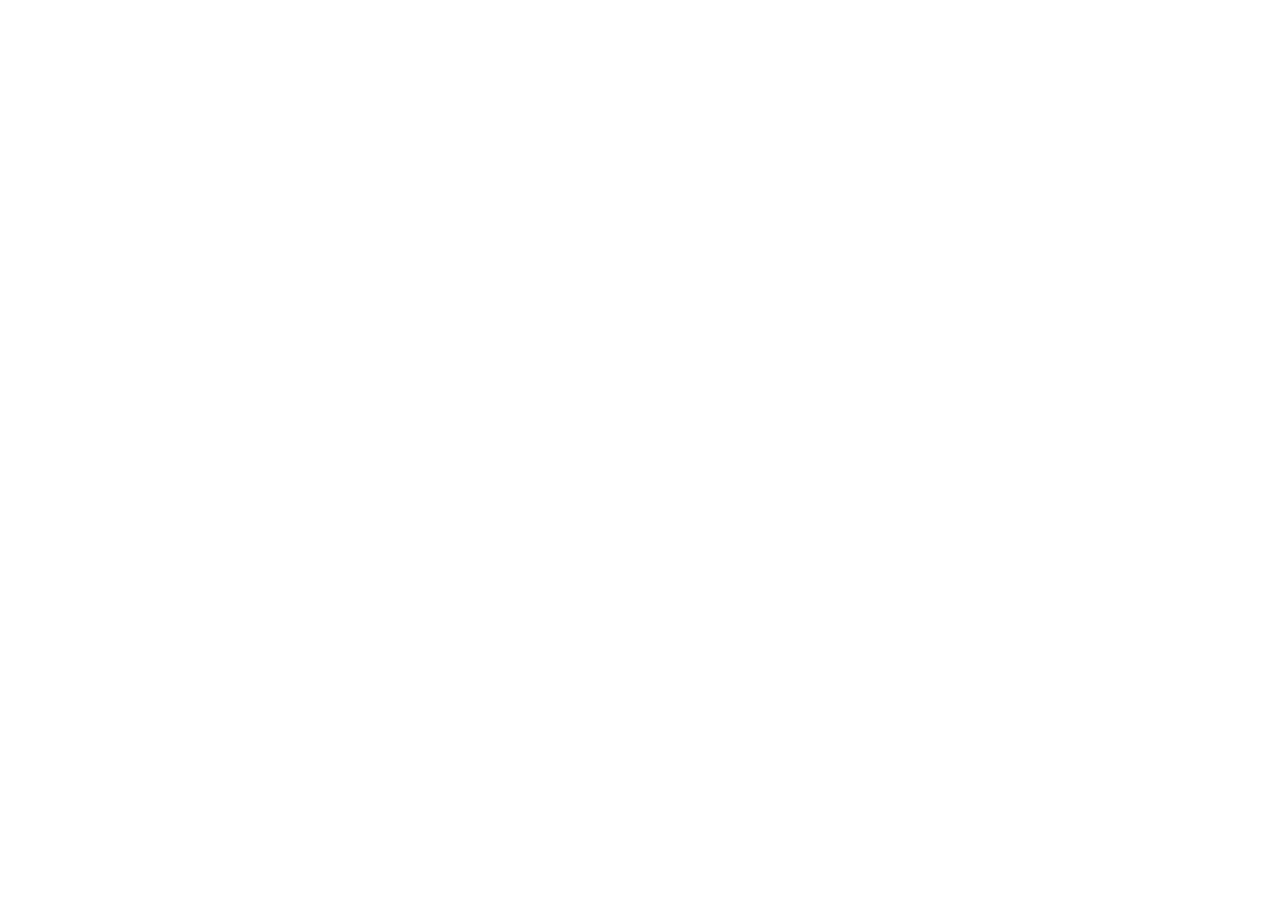
==== admin/index.html @ 1aa2200f "Nuevo site con CMS" ====
<!DOCTYPE html>
<html lang="es">
<head>
  <meta charset="utf-8" />
  <meta name="viewport" content="width=device-width, initial-scale=1.0" />
  <title>Panel de Publicación — CoopBienestar</title>
  <link rel="icon" href="https://coopbienestar.net/wp-content/uploads/2023/05/cropped-Logo-143x143.jpg" />
</head>
<body>
  <script src="https://unpkg.com/@sveltia/cms/dist/sveltia-cms.js" type="module"></script>
</body>
</html>
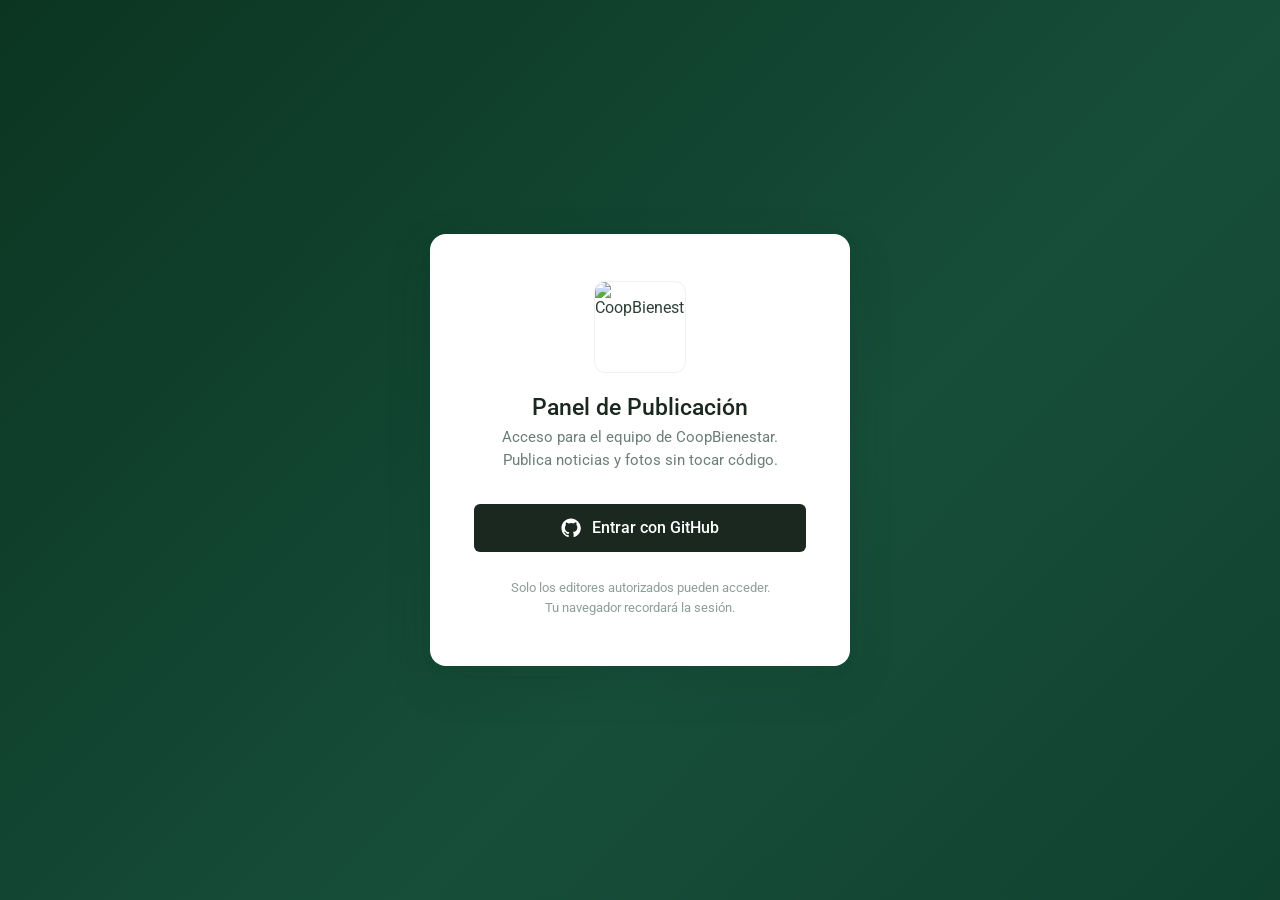
==== commit e83b0a03: "Nuevo CMS reemplaza Sveltia por un custom" ====
--- a/admin/index.html
+++ b/admin/index.html
@@ -1,12 +1,998 @@
 <!DOCTYPE html>
 <html lang="es">
 <head>
-  <meta charset="utf-8" />
-  <meta name="viewport" content="width=device-width, initial-scale=1.0" />
-  <title>Panel de Publicación — CoopBienestar</title>
-  <link rel="icon" href="https://coopbienestar.net/wp-content/uploads/2023/05/cropped-Logo-143x143.jpg" />
+<meta charset="UTF-8" />
+<meta name="viewport" content="width=device-width, initial-scale=1.0" />
+<title>Panel de Publicación — CoopBienestar</title>
+<link rel="icon" href="https://coopbienestar.net/wp-content/uploads/2023/05/cropped-Logo-143x143.jpg" />
+<link rel="preconnect" href="https://fonts.googleapis.com" />
+<link href="https://fonts.googleapis.com/css2?family=Roboto:wght@300;400;500;700&display=swap" rel="stylesheet" />
+<style>
+:root{
+  --cb-950:#071e12;--cb-900:#0b3521;--cb-800:#114230;--cb-700:#164e3a;--cb-600:#1b5c3e;
+  --cb-500:#237a52;--cb-400:#4a9e78;--cb-300:#7dc0a0;--cb-200:#b4dcc8;--cb-100:#e3f1ea;--cb-50:#f2f9f5;
+  --gold-700:#8a5e0f;--gold-600:#a87318;--gold-500:#c8901e;--gold-400:#e0a830;--gold-200:#f5d98a;--gold-100:#fdf3dc;
+  --n-900:#1a2820;--n-800:#243230;--n-700:#2e4038;--n-600:#3d4f48;--n-500:#4d6159;
+  --n-400:#6b7e77;--n-300:#8e9e98;--n-200:#b8c5c0;--n-100:#d8e2de;--n-50:#eff3f1;--n-10:#f5f8f6;
+  --primary:var(--cb-600);--accent:var(--gold-500);--border:var(--n-100);
+  --r-xs:4px;--r-sm:6px;--r-md:10px;--r-lg:16px;--r-pill:9999px;
+  --font:'Roboto','Helvetica Neue',system-ui,sans-serif;
+  --sh-sm:0 2px 8px rgba(14,53,36,.08),0 1px 2px rgba(14,53,36,.05);
+  --sh-md:0 6px 20px rgba(14,53,36,.10),0 2px 6px rgba(14,53,36,.06);
+  --sh-lg:0 16px 48px rgba(14,53,36,.13),0 4px 12px rgba(14,53,36,.07);
+}
+*,*::before,*::after{box-sizing:border-box;margin:0;padding:0}
+body{font-family:var(--font);background:var(--n-10);color:var(--n-700);-webkit-font-smoothing:antialiased;height:100vh;overflow:hidden}
+img{display:block;max-width:100%}
+button{font-family:var(--font);cursor:pointer;border:none;background:none}
+input,textarea,select{font-family:var(--font)}
+a{text-decoration:none;color:inherit}
+
+/* LOGIN */
+#login{position:fixed;inset:0;display:flex;align-items:center;justify-content:center;background:linear-gradient(135deg,var(--cb-900) 0%,var(--cb-700) 60%,var(--cb-800) 100%);z-index:9999}
+#login.hidden{display:none}
+.login-card{background:#fff;border-radius:var(--r-lg);box-shadow:var(--sh-lg);width:420px;max-width:90vw;padding:48px 44px;text-align:center}
+.login-logo{width:90px;height:90px;border-radius:var(--r-md);margin:0 auto 22px;object-fit:cover;box-shadow:0 0 0 1px var(--n-50)}
+.login-card h1{font-size:23px;font-weight:500;color:var(--n-900);margin-bottom:6px}
+.login-card .sub{font-size:14.5px;color:var(--n-400);margin-bottom:32px;line-height:1.55}
+.gh-btn{width:100%;display:flex;align-items:center;justify-content:center;gap:11px;background:var(--n-900);color:#fff;
+  font-size:15.5px;font-weight:500;padding:14px;border-radius:var(--r-sm);transition:background .15s,transform .1s;cursor:pointer;border:none}
+.gh-btn:hover{background:#000;transform:translateY(-1px)}
+.gh-btn:disabled{opacity:.5;cursor:default;transform:none}
+.login-foot{margin-top:26px;font-size:12.5px;color:var(--n-300);line-height:1.6}
+
+/* APP SHELL */
+.app{display:grid;height:100vh;grid-template-columns:248px 1fr;grid-template-rows:60px 1fr;visibility:hidden;opacity:0;transition:opacity .3s}
+.app.show{visibility:visible;opacity:1}
+.sidebar{grid-row:1/3;background:var(--cb-900);display:flex;flex-direction:column}
+.side-brand{display:flex;align-items:center;gap:11px;padding:18px 20px;border-bottom:1px solid rgba(255,255,255,.08)}
+.side-brand img{width:38px;height:38px;border-radius:var(--r-sm);object-fit:cover}
+.side-brand .nm{font-size:14.5px;font-weight:600;color:#fff;line-height:1.2}
+.side-brand .sb{font-size:11px;color:rgba(255,255,255,.45);display:block;margin-top:1px}
+.side-section{padding:20px 14px 8px;font-size:10.5px;font-weight:600;letter-spacing:.12em;text-transform:uppercase;color:rgba(255,255,255,.32)}
+.side-nav{display:flex;flex-direction:column;gap:2px;padding:0 12px}
+.side-link{display:flex;align-items:center;gap:12px;padding:11px 14px;border-radius:var(--r-sm);font-size:14.5px;
+  color:rgba(255,255,255,.74);transition:all .15s;text-align:left;width:100%}
+.side-link:hover{background:rgba(255,255,255,.07);color:#fff}
+.side-link.active{background:var(--gold-400);color:var(--cb-950);font-weight:500}
+.side-link svg{flex-shrink:0}
+.side-link .badge{margin-left:auto;font-size:11px;font-weight:600;background:rgba(255,255,255,.14);color:#fff;
+  padding:1px 8px;border-radius:var(--r-pill);min-width:22px;text-align:center}
+.side-link.active .badge{background:rgba(7,30,18,.18);color:var(--cb-950)}
+.side-foot{margin-top:auto;padding:16px;border-top:1px solid rgba(255,255,255,.08)}
+.side-user{display:flex;align-items:center;gap:10px}
+.side-user .ava{width:32px;height:32px;border-radius:50%;background:var(--gold-400);color:var(--cb-950);
+  display:flex;align-items:center;justify-content:center;font-weight:600;font-size:13px;overflow:hidden;flex-shrink:0}
+.side-user .ava img{width:100%;height:100%;object-fit:cover}
+.side-user .un{font-size:13px;color:#fff;font-weight:500;line-height:1.2}
+.side-user .ur{font-size:11px;color:rgba(255,255,255,.45)}
+.topbar{grid-column:2;background:#fff;border-bottom:1px solid var(--border);display:flex;align-items:center;padding:0 28px;gap:16px}
+.topbar .crumb{font-size:13px;color:var(--n-400)}
+.topbar .crumb b{color:var(--n-800);font-weight:500}
+.topbar .spacer{margin-left:auto}
+.tb-status{display:flex;align-items:center;gap:7px;font-size:12.5px;color:var(--n-400)}
+.tb-status .dot{width:8px;height:8px;border-radius:50%;background:var(--cb-400)}
+.main{grid-column:2;overflow-y:auto;padding:32px 36px 60px}
+
+/* PAGE HEAD */
+.page-head{display:flex;align-items:flex-end;justify-content:space-between;margin-bottom:26px;gap:20px;flex-wrap:wrap}
+.page-head h2{font-size:26px;font-weight:500;color:var(--n-900);letter-spacing:-.01em}
+.page-head p{font-size:14px;color:var(--n-400);margin-top:4px}
+
+/* BUTTONS */
+.btn{display:inline-flex;align-items:center;gap:8px;padding:11px 20px;font-size:14.5px;font-weight:500;
+  border-radius:var(--r-sm);transition:all .15s;white-space:nowrap;cursor:pointer;border:none}
+.btn svg{flex-shrink:0}
+.btn-primary{background:var(--accent);color:#fff}
+.btn-primary:hover{background:var(--gold-600);transform:translateY(-1px);box-shadow:0 4px 14px rgba(200,144,30,.32)}
+.btn-green{background:var(--primary);color:#fff}
+.btn-green:hover{background:var(--cb-700);transform:translateY(-1px)}
+.btn-ghost{background:transparent;color:var(--n-600);border:1.5px solid var(--n-100)}
+.btn-ghost:hover{background:var(--n-10);border-color:var(--n-200)}
+.btn-danger{background:transparent;color:#c0392b;border:1.5px solid #f5c6c6}
+.btn-danger:hover{background:#fff0f0}
+.btn-lg{padding:13px 26px;font-size:15px}
+.btn-sm{padding:7px 14px;font-size:13px}
+
+/* DASHBOARD */
+.dash-hello{margin-bottom:30px}
+.dash-hello h2{font-size:28px;font-weight:300;color:var(--n-900);letter-spacing:-.01em}
+.dash-hello h2 b{font-weight:500}
+.dash-hello p{font-size:15px;color:var(--n-400);margin-top:6px}
+.dash-grid{display:grid;grid-template-columns:1fr 1fr;gap:22px;max-width:760px}
+.dash-card{background:#fff;border:1px solid var(--n-50);border-radius:var(--r-md);padding:30px;box-shadow:var(--sh-sm);
+  transition:all .2s;text-align:left;position:relative;overflow:hidden;cursor:pointer}
+.dash-card::after{content:"";position:absolute;top:0;left:0;right:0;height:3px;background:var(--gold-400);
+  transform:scaleX(0);transform-origin:left;transition:transform .3s}
+.dash-card:hover{box-shadow:var(--sh-md);transform:translateY(-3px);border-color:var(--cb-200)}
+.dash-card:hover::after{transform:scaleX(1)}
+.dash-ico{width:52px;height:52px;border-radius:var(--r-md);background:var(--cb-100);color:var(--cb-600);
+  display:flex;align-items:center;justify-content:center;margin-bottom:18px}
+.dash-card h3{font-size:19px;font-weight:500;color:var(--n-900);margin-bottom:6px}
+.dash-card p{font-size:14px;color:var(--n-500);line-height:1.55;margin-bottom:16px}
+.dash-card .count{font-size:13px;color:var(--n-400);display:flex;align-items:center;gap:6px}
+.dash-card .count b{color:var(--cb-600);font-weight:600}
+.dash-arrow{display:inline-flex;align-items:center;gap:6px;font-size:14px;font-weight:500;color:var(--primary);margin-top:14px}
+
+/* ENTRY LIST */
+.entry-list{display:flex;flex-direction:column;gap:1px;background:var(--n-50);border:1px solid var(--n-50);border-radius:var(--r-md);overflow:hidden}
+.entry{display:flex;align-items:center;gap:18px;padding:16px 20px;background:#fff;transition:background .12s}
+.entry:hover{background:var(--cb-50)}
+.entry-thumb{width:64px;height:48px;border-radius:var(--r-xs);object-fit:cover;flex-shrink:0;background:var(--n-50)}
+.entry-main{flex:1;min-width:0;cursor:pointer}
+.entry-main h4{font-size:15.5px;font-weight:500;color:var(--n-900);margin-bottom:3px;white-space:nowrap;overflow:hidden;text-overflow:ellipsis}
+.entry-meta{display:flex;align-items:center;gap:10px;font-size:12.5px;color:var(--n-400)}
+.entry-tag{font-size:10.5px;font-weight:600;letter-spacing:.05em;text-transform:uppercase;color:var(--cb-600);
+  background:var(--cb-100);padding:2px 9px;border-radius:var(--r-pill)}
+.entry-actions{display:flex;align-items:center;gap:6px;flex-shrink:0}
+.entry-btn{font-size:13px;color:var(--n-300);display:flex;align-items:center;gap:4px;padding:6px 10px;border-radius:var(--r-xs);transition:all .12s}
+.entry-btn:hover{background:var(--n-50);color:var(--primary)}
+.entry-btn.del:hover{color:#c0392b;background:#fff0f0}
+
+/* EDITOR */
+.editor-wrap{display:grid;grid-template-columns:1fr 1fr;gap:0;border:1px solid var(--n-50);border-radius:var(--r-md);
+  overflow:hidden;box-shadow:var(--sh-sm);background:#fff;min-height:560px}
+.editor-form{padding:30px 32px;border-right:1px solid var(--n-50);overflow-y:auto}
+.editor-preview{background:var(--n-10);padding:26px;overflow-y:auto}
+.ed-section{font-size:11px;font-weight:600;letter-spacing:.1em;text-transform:uppercase;color:var(--n-300);
+  margin-bottom:18px;display:flex;align-items:center;gap:8px}
+.fg{margin-bottom:20px}
+.fg label{display:block;font-size:13.5px;font-weight:500;color:var(--n-700);margin-bottom:6px}
+.fg label .req{color:var(--gold-600)}
+.fg .hint{font-size:12px;color:var(--n-300);font-weight:400;margin-top:5px;line-height:1.45}
+.fld{width:100%;padding:11px 14px;font-size:14.5px;color:var(--n-900);background:#fff;border:1.5px solid var(--n-100);
+  border-radius:var(--r-sm);outline:none;transition:border-color .15s,box-shadow .15s}
+.fld:focus{border-color:var(--primary);box-shadow:0 0 0 3px rgba(27,92,62,.12)}
+textarea.fld{resize:vertical;min-height:100px;line-height:1.55}
+.fld-row{display:grid;grid-template-columns:1fr 1fr;gap:14px}
+.drop{border:2px dashed var(--n-200);border-radius:var(--r-sm);padding:26px;text-align:center;background:var(--n-10);
+  transition:all .18s;cursor:pointer;position:relative}
+.drop:hover{border-color:var(--cb-400);background:var(--cb-50)}
+.drop.has{padding:0;border-style:solid;border-color:var(--n-100);overflow:hidden}
+.drop .di{width:42px;height:42px;border-radius:50%;background:var(--cb-100);color:var(--cb-600);display:flex;
+  align-items:center;justify-content:center;margin:0 auto 12px}
+.drop .dt{font-size:14px;color:var(--n-600);font-weight:500}
+.drop .ds{font-size:12.5px;color:var(--n-300);margin-top:3px}
+.drop img{width:100%;height:170px;object-fit:cover;display:block}
+.drop-replace{display:flex;align-items:center;justify-content:space-between;padding:9px 14px;background:#fff;
+  font-size:12.5px;color:var(--n-400)}
+.drop-replace b{color:var(--n-700);font-weight:500}
+.drop-replace .lnk{color:var(--primary);font-weight:500}
+.drop input[type=file]{position:absolute;inset:0;opacity:0;cursor:pointer;width:100%;height:100%}
+.drop.has input[type=file]{height:auto;bottom:0;top:auto;padding:0}
+.pv-label{font-size:11px;font-weight:600;letter-spacing:.1em;text-transform:uppercase;color:var(--cb-600);
+  margin-bottom:14px;display:flex;align-items:center;gap:7px}
+.pv-card{background:#fff;border-radius:var(--r-md);box-shadow:var(--sh-sm);overflow:hidden;max-width:380px}
+.pv-card-img{width:100%;height:190px;object-fit:cover;background:var(--n-50);display:flex;align-items:center;justify-content:center;color:var(--n-200)}
+.pv-card-body{padding:22px}
+.pv-tag{display:inline-block;font-size:11px;font-weight:600;letter-spacing:.07em;text-transform:uppercase;
+  color:var(--primary);background:var(--cb-100);padding:4px 10px;border-radius:var(--r-pill);margin-bottom:10px}
+.pv-date{font-size:13px;color:var(--n-400);margin-bottom:8px;display:block}
+.pv-card-body h3{font-size:19px;font-weight:500;color:var(--n-900);margin-bottom:10px;line-height:1.35}
+.pv-card-body p{font-size:14.5px;line-height:1.6;color:var(--n-500)}
+.pv-note{font-size:12px;color:var(--n-300);margin-top:16px;text-align:center;line-height:1.5}
+.editor-foot{display:flex;align-items:center;gap:12px;margin-top:26px;padding-top:22px;border-top:1px solid var(--n-50)}
+.editor-foot .spacer{margin-left:auto}
+
+/* GALLERY */
+.gal-grid{display:grid;grid-template-columns:repeat(4,1fr);gap:14px}
+.gal-add{border:2px dashed var(--n-200);border-radius:var(--r-md);aspect-ratio:4/3;display:flex;flex-direction:column;
+  align-items:center;justify-content:center;gap:10px;color:var(--n-400);transition:all .18s;background:var(--n-10);cursor:pointer;position:relative}
+.gal-add:hover{border-color:var(--cb-400);background:var(--cb-50);color:var(--cb-600)}
+.gal-add .gi{width:44px;height:44px;border-radius:50%;background:#fff;box-shadow:var(--sh-sm);display:flex;align-items:center;justify-content:center;color:var(--cb-600)}
+.gal-add span{font-size:13px;font-weight:500}
+.gal-add input[type=file]{position:absolute;inset:0;opacity:0;cursor:pointer;width:100%;height:100%}
+.gal-item{border-radius:var(--r-md);overflow:hidden;position:relative;aspect-ratio:4/3;box-shadow:var(--sh-sm);background:var(--n-50)}
+.gal-item img{width:100%;height:100%;object-fit:cover;transition:transform .3s}
+.gal-item:hover img{transform:scale(1.05)}
+.gal-ov{position:absolute;inset:0;background:linear-gradient(to top,rgba(11,53,33,.82),transparent 55%);
+  opacity:0;transition:opacity .2s;display:flex;flex-direction:column;justify-content:flex-end;padding:12px}
+.gal-item:hover .gal-ov{opacity:1}
+.gal-ov .cap{color:#fff;font-size:12.5px;font-weight:500;margin-bottom:8px;white-space:nowrap;overflow:hidden;text-overflow:ellipsis}
+.gal-ov .acts{display:flex;gap:6px}
+.gal-ov .acts button{width:30px;height:30px;border-radius:var(--r-xs);background:rgba(255,255,255,.92);
+  color:var(--n-700);display:flex;align-items:center;justify-content:center;transition:all .12s}
+.gal-ov .acts button:hover{background:#fff;transform:translateY(-1px)}
+.gal-ov .acts button.del:hover{color:#c0392b}
+
+/* OVERLAY / MODALS */
+.overlay{position:fixed;inset:0;background:rgba(7,30,18,.55);backdrop-filter:blur(3px);z-index:5000;
+  display:flex;align-items:center;justify-content:center;opacity:0;visibility:hidden;transition:opacity .25s}
+.overlay.show{opacity:1;visibility:visible}
+.modal{background:#fff;border-radius:var(--r-lg);box-shadow:var(--sh-lg);width:440px;max-width:90vw;
+  padding:40px 38px;text-align:center;transform:translateY(10px);transition:transform .25s}
+.overlay.show .modal{transform:translateY(0)}
+.modal-sm{width:380px;text-align:left}
+.pub-spinner{width:54px;height:54px;margin:0 auto 22px;border:4px solid var(--cb-100);border-top-color:var(--cb-500);
+  border-radius:50%;animation:spin 1s linear infinite}
+@keyframes spin{to{transform:rotate(360deg)}}
+.pub-check{width:62px;height:62px;margin:0 auto 22px;border-radius:50%;background:var(--cb-100);color:var(--cb-600);
+  display:flex;align-items:center;justify-content:center;animation:pop .35s cubic-bezier(.34,1.56,.64,1)}
+@keyframes pop{0%{transform:scale(.5);opacity:0}100%{transform:scale(1);opacity:1}}
+.modal h3{font-size:21px;font-weight:500;color:var(--n-900);margin-bottom:8px}
+.modal p{font-size:14.5px;color:var(--n-500);line-height:1.6;margin-bottom:8px}
+.modal .small{font-size:12.5px;color:var(--n-300);margin-bottom:24px}
+.pub-steps{text-align:left;background:var(--n-10);border-radius:var(--r-sm);padding:16px 18px;margin-bottom:24px}
+.pub-step{display:flex;align-items:center;gap:11px;font-size:13.5px;color:var(--n-400);padding:5px 0}
+.pub-step.done{color:var(--n-700)}
+.pub-step .pc{width:20px;height:20px;border-radius:50%;border:2px solid var(--n-200);flex-shrink:0;
+  display:flex;align-items:center;justify-content:center;transition:all .2s}
+.pub-step.done .pc{background:var(--cb-500);border-color:var(--cb-500);color:#fff}
+.pub-step.err .pc{background:#e74c3c;border-color:#e74c3c;color:#fff}
+
+/* TOAST */
+.hint-toast{position:fixed;bottom:24px;left:50%;transform:translateX(-50%) translateY(80px);background:var(--n-900);
+  color:#fff;padding:13px 22px;border-radius:var(--r-pill);font-size:13.5px;box-shadow:var(--sh-lg);z-index:6000;
+  display:flex;align-items:center;gap:10px;transition:transform .3s cubic-bezier(.34,1.56,.64,1);max-width:90vw}
+.hint-toast.show{transform:translateX(-50%) translateY(0)}
+.hint-toast svg{color:var(--gold-400);flex-shrink:0}
+
+/* CAPTION EDIT */
+.cap-modal{padding:30px 28px;text-align:left}
+.cap-modal h3{margin-bottom:20px}
+
+/* ERROR */
+.err-banner{background:#fff0f0;border:1px solid #f5c6c6;color:#c0392b;border-radius:var(--r-sm);padding:12px 16px;font-size:14px;margin-bottom:20px;display:none}
+.err-banner.show{display:block}
+
+/* SCROLLBARS */
+.main::-webkit-scrollbar,.editor-form::-webkit-scrollbar{width:8px}
+.main::-webkit-scrollbar-thumb,.editor-form::-webkit-scrollbar-thumb{background:var(--n-200);border-radius:4px;border:2px solid var(--n-10)}
+
+@media(max-width:880px){
+  .app{grid-template-columns:1fr}
+  .sidebar{display:none}
+  .topbar,.main{grid-column:1}
+  .editor-wrap{grid-template-columns:1fr}
+  .editor-preview{display:none}
+  .dash-grid{grid-template-columns:1fr}
+  .gal-grid{grid-template-columns:repeat(2,1fr)}
+}
+</style>
 </head>
 <body>
-  <script src="https://unpkg.com/@sveltia/cms/dist/sveltia-cms.js" type="module"></script>
+
+<!-- LOGIN -->
+<div id="login">
+  <div class="login-card">
+    <img class="login-logo" src="https://coopbienestar.net/wp-content/uploads/2023/05/cropped-Logo-143x143.jpg" alt="CoopBienestar" />
+    <h1>Panel de Publicación</h1>
+    <p class="sub">Acceso para el equipo de CoopBienestar.<br/>Publica noticias y fotos sin tocar código.</p>
+    <button class="gh-btn" id="login-btn">
+      <svg width="20" height="20" viewBox="0 0 24 24" fill="currentColor"><path d="M12 .5C5.7.5.5 5.7.5 12c0 5.1 3.3 9.4 7.9 10.9.6.1.8-.2.8-.5v-2c-3.2.7-3.9-1.4-3.9-1.4-.5-1.3-1.3-1.7-1.3-1.7-1.1-.7.1-.7.1-.7 1.2.1 1.8 1.2 1.8 1.2 1 1.8 2.7 1.3 3.4 1 .1-.8.4-1.3.7-1.6-2.6-.3-5.3-1.3-5.3-5.7 0-1.3.5-2.3 1.2-3.1-.1-.3-.5-1.5.1-3.1 0 0 1-.3 3.3 1.2a11.5 11.5 0 0 1 6 0C17.3 4.7 18.3 5 18.3 5c.6 1.6.2 2.8.1 3.1.8.8 1.2 1.8 1.2 3.1 0 4.4-2.7 5.4-5.3 5.7.4.4.8 1.1.8 2.2v3.3c0 .3.2.6.8.5 4.6-1.5 7.9-5.8 7.9-10.9C23.5 5.7 18.3.5 12 .5Z"/></svg>
+      Entrar con GitHub
+    </button>
+    <p class="login-foot">Solo los editores autorizados pueden acceder.<br/>Tu navegador recordará la sesión.</p>
+  </div>
+</div>
+
+<!-- APP -->
+<div class="app" id="app">
+  <aside class="sidebar">
+    <div class="side-brand">
+      <img src="https://coopbienestar.net/wp-content/uploads/2023/05/cropped-Logo-143x143.jpg" alt="" />
+      <div><span class="nm">CoopBienestar</span><span class="sb">Panel de contenido</span></div>
+    </div>
+    <div class="side-section">Contenido</div>
+    <nav class="side-nav">
+      <button class="side-link" data-nav="dash" id="nav-dash">
+        <svg width="18" height="18" viewBox="0 0 24 24" fill="none" stroke="currentColor" stroke-width="2"><rect x="3" y="3" width="7" height="7" rx="1"/><rect x="14" y="3" width="7" height="7" rx="1"/><rect x="3" y="14" width="7" height="7" rx="1"/><rect x="14" y="14" width="7" height="7" rx="1"/></svg>
+        Inicio
+      </button>
+      <button class="side-link" data-nav="news" id="nav-news">
+        <svg width="18" height="18" viewBox="0 0 24 24" fill="none" stroke="currentColor" stroke-width="2"><path d="M4 4h16v16H4z"/><path d="M8 8h8M8 12h8M8 16h5"/></svg>
+        Noticias <span class="badge" id="badge-news">0</span>
+      </button>
+      <button class="side-link" data-nav="gallery" id="nav-gallery">
+        <svg width="18" height="18" viewBox="0 0 24 24" fill="none" stroke="currentColor" stroke-width="2"><rect x="3" y="3" width="18" height="18" rx="2"/><circle cx="8.5" cy="8.5" r="1.5"/><path d="m21 15-5-5L5 21"/></svg>
+        Galería <span class="badge" id="badge-gallery">0</span>
+      </button>
+    </nav>
+    <div class="side-foot">
+      <div class="side-user">
+        <div class="ava" id="user-ava">?</div>
+        <div><span class="un" id="user-name">Cargando...</span><span class="ur">Editor</span></div>
+      </div>
+    </div>
+  </aside>
+
+  <header class="topbar">
+    <span class="crumb" id="crumb"><b>Inicio</b></span>
+    <span class="spacer"></span>
+    <span class="tb-status"><span class="dot"></span> Sitio en línea · coopbienestar.net</span>
+  </header>
+
+  <main class="main" id="main"></main>
+</div>
+
+<!-- PUBLISH OVERLAY -->
+<div class="overlay" id="overlay">
+  <div class="modal" id="modal-content"></div>
+</div>
+
+<!-- TOAST -->
+<div class="hint-toast" id="toast">
+  <svg width="16" height="16" viewBox="0 0 24 24" fill="none" stroke="currentColor" stroke-width="2"><circle cx="12" cy="12" r="10"/><path d="M12 16v-4M12 8h.01"/></svg>
+  <span id="toast-text"></span>
+</div>
+
+<script>
+/* ─── CONFIG ─── */
+const REPO       = 'dvsgnr/coopbienestar';
+const BRANCH     = 'main';
+const AUTH_URL   = 'https://coopbienestar-auth.pucheupierre.workers.dev/auth';
+const API        = 'https://api.github.com';
+const CATS       = ['Institución','Servicios','Comunidad','Educación','Crecimiento'];
+const MESES      = ['enero','febrero','marzo','abril','mayo','junio','julio','agosto','septiembre','octubre','noviembre','diciembre'];
+
+/* ─── STATE ─── */
+let token         = sessionStorage.getItem('cb_token');
+let ghUser        = null;
+let noticias      = [];
+let noticiasSHA   = null;
+let fotos         = [];
+let fotosSHA      = null;
+let editIdx       = null;
+let pendingImg    = null;
+let galPendingImg = null;
+
+/* ─── UTILS ─── */
+function formatDate(s) {
+  if (!s) return '';
+  const [y,m,d] = s.split('-');
+  return `${parseInt(d)} de ${MESES[parseInt(m)-1]}, ${y}`;
+}
+function todayISO() {
+  return new Date().toISOString().slice(0,10);
+}
+function toB64(str) {
+  return btoa(unescape(encodeURIComponent(str)));
+}
+function fromB64(b64) {
+  return decodeURIComponent(escape(atob(b64.replace(/\s/g,''))));
+}
+function slugify(s) {
+  return s.toLowerCase().normalize('NFD').replace(/[̀-ͯ]/g,'').replace(/[^a-z0-9]+/g,'-').replace(/^-|-$/g,'');
+}
+function fileExt(name) {
+  return name.split('.').pop().toLowerCase();
+}
+function uniqueName(original) {
+  return Date.now() + '-' + original.replace(/[^a-z0-9.]/gi,'-').toLowerCase();
+}
+
+/* ─── GITHUB API ─── */
+function ghHeaders() {
+  return { 'Authorization': `token ${token}`, 'Accept': 'application/vnd.github.v3+json', 'Content-Type': 'application/json' };
+}
+
+async function ghGetFile(path) {
+  const r = await fetch(`${API}/repos/${REPO}/contents/${path}?ref=${BRANCH}`, { headers: ghHeaders() });
+  if (!r.ok) throw new Error(`Error leyendo ${path}: ${r.status}`);
+  const d = await r.json();
+  return { data: JSON.parse(fromB64(d.content)), sha: d.sha };
+}
+
+async function ghPutJSON(path, data, sha, msg) {
+  const body = { message: msg, content: toB64(JSON.stringify(data, null, 2)), branch: BRANCH };
+  if (sha) body.sha = sha;
+  const r = await fetch(`${API}/repos/${REPO}/contents/${path}`, {
+    method: 'PUT', headers: ghHeaders(), body: JSON.stringify(body)
+  });
+  if (!r.ok) { const e = await r.json(); throw new Error(e.message || `Error guardando ${path}`); }
+  const res = await r.json();
+  return res.content.sha;
+}
+
+async function ghUploadImage(filename, base64data) {
+  const content = base64data.replace(/^data:[^;]+;base64,/,'');
+  const path = `img/uploads/${filename}`;
+  let sha = null;
+  try {
+    const r = await fetch(`${API}/repos/${REPO}/contents/${path}`, { headers: ghHeaders() });
+    if (r.ok) { const d = await r.json(); sha = d.sha; }
+  } catch(e) {}
+  const body = { message: `Imagen: ${filename}`, content, branch: BRANCH };
+  if (sha) body.sha = sha;
+  const r = await fetch(`${API}/repos/${REPO}/contents/${path}`, {
+    method: 'PUT', headers: ghHeaders(), body: JSON.stringify(body)
+  });
+  if (!r.ok) throw new Error('Error subiendo imagen');
+  return `img/uploads/${filename}`;
+}
+
+async function loadData() {
+  const [n, g] = await Promise.all([
+    ghGetFile('content/noticias.json'),
+    ghGetFile('content/galeria.json')
+  ]);
+  noticias    = n.data.noticias || [];
+  noticiasSHA = n.sha;
+  fotos       = g.data.fotos || [];
+  fotosSHA    = g.sha;
+  document.getElementById('badge-news').textContent    = noticias.length;
+  document.getElementById('badge-gallery').textContent = fotos.length;
+}
+
+/* ─── AUTH ─── */
+function login() {
+  const btn = document.getElementById('login-btn');
+  btn.disabled = true;
+  btn.textContent = 'Abriendo GitHub...';
+  const popup = window.open(AUTH_URL, 'ghauth', 'width=620,height=720,left=200,top=80');
+  const handler = async (e) => {
+    if (typeof e.data !== 'string') return;
+    if (!e.data.startsWith('authorization:github:success:')) return;
+    try {
+      const payload = JSON.parse(e.data.replace('authorization:github:success:',''));
+      token = payload.token;
+      sessionStorage.setItem('cb_token', token);
+      window.removeEventListener('message', handler);
+      if (popup) popup.close();
+      await initApp();
+    } catch(err) {
+      btn.disabled = false;
+      btn.innerHTML = `<svg width="20" height="20" viewBox="0 0 24 24" fill="currentColor"><path d="M12 .5C5.7.5.5 5.7.5 12c0 5.1 3.3 9.4 7.9 10.9.6.1.8-.2.8-.5v-2c-3.2.7-3.9-1.4-3.9-1.4-.5-1.3-1.3-1.7-1.3-1.7-1.1-.7.1-.7.1-.7 1.2.1 1.8 1.2 1.8 1.2 1 1.8 2.7 1.3 3.4 1 .1-.8.4-1.3.7-1.6-2.6-.3-5.3-1.3-5.3-5.7 0-1.3.5-2.3 1.2-3.1-.1-.3-.5-1.5.1-3.1 0 0 1-.3 3.3 1.2a11.5 11.5 0 0 1 6 0C17.3 4.7 18.3 5 18.3 5c.6 1.6.2 2.8.1 3.1.8.8 1.2 1.8 1.2 3.1 0 4.4-2.7 5.4-5.3 5.7.4.4.8 1.1.8 2.2v3.3c0 .3.2.6.8.5 4.6-1.5 7.9-5.8 7.9-10.9C23.5 5.7 18.3.5 12 .5Z"/></svg> Entrar con GitHub`;
+      toast('Error al iniciar sesión. Intenta de nuevo.');
+    }
+  };
+  window.addEventListener('message', handler);
+}
+
+async function initApp() {
+  document.getElementById('login').classList.add('hidden');
+  const app = document.getElementById('app');
+  app.classList.add('show');
+
+  try {
+    const ur = await fetch(`${API}/user`, { headers: ghHeaders() });
+    ghUser = await ur.json();
+    const ava = document.getElementById('user-ava');
+    if (ghUser.avatar_url) {
+      ava.innerHTML = `<img src="${ghUser.avatar_url}" alt="" />`;
+    } else {
+      ava.textContent = (ghUser.login || '?')[0].toUpperCase();
+    }
+    document.getElementById('user-name').textContent = ghUser.name || ghUser.login || 'Editor';
+    await loadData();
+    nav('dash');
+  } catch(e) {
+    toast('Error cargando datos. Verifica tu conexión.');
+  }
+}
+
+/* ─── NAV ─── */
+function setCrumb(html) { document.getElementById('crumb').innerHTML = html; }
+function setActive(key) {
+  document.querySelectorAll('.side-link').forEach(b => b.classList.toggle('active', b.dataset.nav === key));
+}
+function nav(view, arg) {
+  const m = document.getElementById('main');
+  m.scrollTop = 0;
+  editIdx = null;
+  pendingImg = null;
+  if (view === 'dash') {
+    setActive('dash'); setCrumb('<b>Inicio</b>'); m.innerHTML = viewDash();
+    document.getElementById('go-news').onclick    = () => nav('news');
+    document.getElementById('go-gallery').onclick = () => nav('gallery');
+  } else if (view === 'news') {
+    setActive('news'); setCrumb('<b>Noticias</b>'); m.innerHTML = viewNews();
+    bindNewsList();
+  } else if (view === 'gallery') {
+    setActive('gallery'); setCrumb('<b>Galería</b>'); m.innerHTML = viewGallery();
+    bindGallery();
+  } else if (view === 'editNews') {
+    editIdx = (arg !== undefined) ? arg : null;
+    setActive('news');
+    setCrumb(`Noticias › <b>${editIdx !== null ? 'Editar' : 'Nueva noticia'}</b>`);
+    m.innerHTML = viewEditNews(editIdx);
+    bindEditor();
+  }
+  document.getElementById('nav-dash').onclick    = () => nav('dash');
+  document.getElementById('nav-news').onclick    = () => nav('news');
+  document.getElementById('nav-gallery').onclick = () => nav('gallery');
+}
+
+/* ─── VIEWS ─── */
+function viewDash() {
+  const sorted = noticias.slice().sort((a,b) => new Date(b.fecha) - new Date(a.fecha));
+  const recent = sorted.slice(0,3).map(n =>
+    `<div style="display:flex;align-items:center;gap:10px;padding:8px 0;border-bottom:1px solid var(--n-50)">
+      <img src="${n.imagen}" style="width:40px;height:32px;border-radius:4px;object-fit:cover;flex-shrink:0" />
+      <div style="min-width:0">
+        <div style="font-size:13.5px;font-weight:500;color:var(--n-800);white-space:nowrap;overflow:hidden;text-overflow:ellipsis">${n.titulo}</div>
+        <div style="font-size:12px;color:var(--n-400)">${formatDate(n.fecha)}</div>
+      </div></div>`).join('');
+  return `
+  <div class="dash-hello">
+    <h2>Hola, <b>${ghUser ? (ghUser.name || ghUser.login).split(' ')[0] : 'Editor'}</b> 👋</h2>
+    <p>¿Qué te gustaría publicar hoy?</p>
+  </div>
+  <div class="dash-grid">
+    <button class="dash-card" id="go-news">
+      <div class="dash-ico"><svg width="26" height="26" viewBox="0 0 24 24" fill="none" stroke="currentColor" stroke-width="1.8"><path d="M4 4h16v16H4z"/><path d="M8 8h8M8 12h8M8 16h5"/></svg></div>
+      <h3>Noticias</h3>
+      <p>Publica anuncios, eventos y comunicados para tus asociados.</p>
+      <div class="count"><b>${noticias.length}</b> noticias publicadas</div>
+      <span class="dash-arrow">Administrar noticias →</span>
+    </button>
+    <button class="dash-card" id="go-gallery">
+      <div class="dash-ico"><svg width="26" height="26" viewBox="0 0 24 24" fill="none" stroke="currentColor" stroke-width="1.8"><rect x="3" y="3" width="18" height="18" rx="2"/><circle cx="8.5" cy="8.5" r="1.5"/><path d="m21 15-5-5L5 21"/></svg></div>
+      <h3>Galería</h3>
+      <p>Sube fotos de eventos y actividades de la cooperativa.</p>
+      <div class="count"><b>${fotos.length}</b> fotos en la galería</div>
+      <span class="dash-arrow">Administrar galería →</span>
+    </button>
+  </div>
+  ${recent ? `<div style="margin-top:32px;max-width:520px">
+    <div style="font-size:11px;font-weight:600;letter-spacing:.1em;text-transform:uppercase;color:var(--n-400);margin-bottom:12px">Noticias recientes</div>
+    ${recent}</div>` : ''}`;
+}
+
+function viewNews() {
+  const sorted = noticias.slice().sort((a,b) => new Date(b.fecha) - new Date(a.fecha));
+  const rows = sorted.map((n, si) => {
+    const ri = noticias.indexOf(n);
+    return `<div class="entry" data-real-idx="${ri}">
+      <img class="entry-thumb" src="${n.imagen}" alt="" onerror="this.src=''" />
+      <div class="entry-main entry-click">
+        <h4>${n.titulo}</h4>
+        <div class="entry-meta"><span class="entry-tag">${n.categoria}</span> · <span>${formatDate(n.fecha)}</span></div>
+      </div>
+      <div class="entry-actions">
+        <button class="entry-btn edit-btn" title="Editar">
+          <svg width="14" height="14" viewBox="0 0 24 24" fill="none" stroke="currentColor" stroke-width="2"><path d="M12 20h9M16.5 3.5a2.1 2.1 0 0 1 3 3L7 19l-4 1 1-4Z"/></svg> Editar
+        </button>
+        <button class="entry-btn del del-btn" title="Eliminar">
+          <svg width="14" height="14" viewBox="0 0 24 24" fill="none" stroke="currentColor" stroke-width="2"><path d="M3 6h18M8 6V4h8v2M19 6l-1 14H6L5 6"/></svg>
+        </button>
+      </div>
+    </div>`;
+  }).join('');
+  return `
+  <div class="page-head">
+    <div><h2>Noticias</h2><p>Anuncios y comunicados publicados en el sitio.</p></div>
+    <button class="btn btn-primary btn-lg" id="new-news-btn">
+      <svg width="18" height="18" viewBox="0 0 24 24" fill="none" stroke="currentColor" stroke-width="2.2"><path d="M12 5v14M5 12h14"/></svg>
+      Nueva noticia
+    </button>
+  </div>
+  ${noticias.length === 0 ? '<p style="color:var(--n-400);padding:32px 0">No hay noticias aún. Crea la primera.</p>' :
+    `<div class="entry-list">${rows}</div>`}`;
+}
+
+function viewEditNews(idx) {
+  const n = idx !== null ? noticias[idx] : { titulo:'', fecha: todayISO(), categoria:'Institución', imagen:'', resumen:'', cuerpo:'' };
+  const opts = CATS.map(c => `<option${c===n.categoria?' selected':''}>${c}</option>`).join('');
+  const hasImg = !!n.imagen;
+  return `
+  <div class="page-head">
+    <div><h2>${idx !== null ? 'Editar noticia' : 'Nueva noticia'}</h2><p>Llena el formulario; la vista previa se actualiza sola.</p></div>
+    <button class="btn btn-ghost" id="back-btn">← Volver</button>
+  </div>
+  <div id="form-err" class="err-banner"></div>
+  <div class="editor-wrap">
+    <div class="editor-form">
+      <div class="fg">
+        <label>Título <span class="req">*</span></label>
+        <input class="fld" id="f_title" placeholder="Ej: Asamblea General 2026" value="${n.titulo.replace(/"/g,'&quot;')}" />
+      </div>
+      <div class="fld-row">
+        <div class="fg">
+          <label>Fecha <span class="req">*</span></label>
+          <input class="fld" id="f_date" type="date" value="${n.fecha}" />
+        </div>
+        <div class="fg">
+          <label>Categoría</label>
+          <select class="fld" id="f_cat">${opts}</select>
+        </div>
+      </div>
+      <div class="fg">
+        <label>Foto principal</label>
+        <div class="drop ${hasImg?'has':''}" id="drop">
+          ${hasImg
+            ? `<img src="${n.imagen}" id="drop-img" alt=""/><div class="drop-replace"><span><b id="drop-name">${n.imagen.split('/').pop()}</b></span><span class="lnk">Cambiar foto</span></div><input type="file" id="img-input" accept="image/*" />`
+            : `<div class="di"><svg width="20" height="20" viewBox="0 0 24 24" fill="none" stroke="currentColor" stroke-width="2"><path d="M21 15v4a2 2 0 0 1-2 2H5a2 2 0 0 1-2-2v-4M17 8l-5-5-5 5M12 3v12"/></svg></div><div class="dt">Arrastra una foto aquí o haz clic</div><div class="ds">JPG o PNG</div><input type="file" id="img-input" accept="image/*" />`}
+        </div>
+      </div>
+      <div class="fg">
+        <label>Resumen <span class="req">*</span></label>
+        <textarea class="fld" id="f_sum" placeholder="Una o dos frases para la tarjeta...">${n.resumen}</textarea>
+        <div class="hint">Aparece en la lista de noticias.</div>
+      </div>
+      <div class="fg">
+        <label>Cuerpo de la noticia</label>
+        <textarea class="fld" id="f_body" style="min-height:120px" placeholder="Texto completo (opcional)...">${n.cuerpo||''}</textarea>
+        <div class="hint">Aparece en la página completa de la noticia.</div>
+      </div>
+      <div class="editor-foot">
+        <span class="spacer"></span>
+        <button class="btn btn-ghost" id="cancel-btn">Cancelar</button>
+        <button class="btn btn-green btn-lg" id="publish-btn">
+          <svg width="17" height="17" viewBox="0 0 24 24" fill="none" stroke="currentColor" stroke-width="2"><path d="M22 2 11 13M22 2l-7 20-4-9-9-4Z"/></svg>
+          Publicar
+        </button>
+      </div>
+    </div>
+    <div class="editor-preview">
+      <div class="pv-label"><svg width="13" height="13" viewBox="0 0 24 24" fill="none" stroke="currentColor" stroke-width="2"><path d="M2 12s3.5-7 10-7 10 7 10 7-3.5 7-10 7-10-7-10-7Z"/><circle cx="12" cy="12" r="3"/></svg> Vista previa</div>
+      <div class="pv-card">
+        <div class="pv-card-img" id="pv_img">${hasImg ? `<img src="${n.imagen}" style="width:100%;height:100%;object-fit:cover" />` : `<svg width="34" height="34" viewBox="0 0 24 24" fill="none" stroke="currentColor" stroke-width="1.5"><rect x="3" y="3" width="18" height="18" rx="2"/><circle cx="8.5" cy="8.5" r="1.5"/><path d="m21 15-5-5L5 21"/></svg>`}</div>
+        <div class="pv-card-body">
+          <span class="pv-tag" id="pv_cat">${n.categoria}</span>
+          <span class="pv-date" id="pv_date">${formatDate(n.fecha)||'Fecha'}</span>
+          <h3 id="pv_title">${n.titulo||'Título de la noticia'}</h3>
+          <p id="pv_sum">${n.resumen||'El resumen aparecerá aquí...'}</p>
+        </div>
+      </div>
+      <p class="pv-note">Así se verá la tarjeta en Noticias.</p>
+    </div>
+  </div>`;
+}
+
+function viewGallery() {
+  const items = fotos.map((f,i) => `
+    <div class="gal-item">
+      <img src="${f.imagen}" alt="${f.titulo}" loading="lazy" />
+      <div class="gal-ov">
+        <span class="cap">${f.titulo}</span>
+        <div class="acts">
+          <button title="Editar descripción" class="gal-edit-btn" data-idx="${i}">
+            <svg width="14" height="14" viewBox="0 0 24 24" fill="none" stroke="currentColor" stroke-width="2"><path d="M12 20h9M16.5 3.5a2.1 2.1 0 0 1 3 3L7 19l-4 1 1-4Z"/></svg>
+          </button>
+          <button class="del gal-del-btn" title="Eliminar" data-idx="${i}">
+            <svg width="14" height="14" viewBox="0 0 24 24" fill="none" stroke="currentColor" stroke-width="2"><path d="M3 6h18M8 6V4h8v2M19 6l-1 14H6L5 6"/></svg>
+          </button>
+        </div>
+      </div>
+    </div>`).join('');
+  return `
+  <div class="page-head">
+    <div><h2>Galería</h2><p>Fotos de eventos y actividades. Arrastra para subir nuevas.</p></div>
+  </div>
+  <div class="gal-grid">
+    <label class="gal-add">
+      <div class="gi"><svg width="22" height="22" viewBox="0 0 24 24" fill="none" stroke="currentColor" stroke-width="2"><path d="M12 5v14M5 12h14"/></svg></div>
+      <span>Subir foto</span>
+      <input type="file" id="gal-file-input" accept="image/*" />
+    </label>
+    ${items}
+  </div>`;
+}
+
+/* ─── BIND EVENTS ─── */
+function bindNewsList() {
+  const m = document.getElementById('main');
+  const nb = document.getElementById('new-news-btn');
+  if (nb) nb.onclick = () => nav('editNews');
+  m.querySelectorAll('.entry').forEach(e => {
+    const idx = parseInt(e.dataset.realIdx, 10);
+    const ec = e.querySelector('.entry-click');
+    const eb = e.querySelector('.edit-btn');
+    const db = e.querySelector('.del-btn');
+    if (ec) ec.onclick = () => nav('editNews', idx);
+    if (eb) eb.onclick = () => nav('editNews', idx);
+    if (db) db.onclick = () => confirmDelete(idx);
+  });
+}
+
+function bindEditor() {
+  const m  = document.getElementById('main');
+  const bb = document.getElementById('back-btn');
+  const cb = document.getElementById('cancel-btn');
+  const pb = document.getElementById('publish-btn');
+  if (bb) bb.onclick = () => nav('news');
+  if (cb) cb.onclick = () => nav('news');
+  if (pb) pb.onclick = () => publishNoticia();
+
+  const t = document.getElementById('f_title');
+  const d = document.getElementById('f_date');
+  const c = document.getElementById('f_cat');
+  const s = document.getElementById('f_sum');
+  if (t) t.addEventListener('input', () => { document.getElementById('pv_title').textContent = t.value || 'Título de la noticia'; });
+  if (s) s.addEventListener('input', () => { document.getElementById('pv_sum').textContent   = s.value || 'El resumen aparecerá aquí...'; });
+  if (c) c.addEventListener('change', () => { document.getElementById('pv_cat').textContent  = c.value; });
+  if (d) d.addEventListener('change', () => { document.getElementById('pv_date').textContent = d.value ? formatDate(d.value) : 'Fecha'; });
+
+  const imgInput = document.getElementById('img-input');
+  if (imgInput) {
+    imgInput.addEventListener('change', function() {
+      if (!this.files[0]) return;
+      const file = this.files[0];
+      const reader = new FileReader();
+      reader.onload = function(ev) {
+        pendingImg = { file, base64: ev.target.result, name: uniqueName(file.name) };
+        const drop = document.getElementById('drop');
+        drop.classList.add('has');
+        drop.innerHTML = `<img src="${ev.target.result}" id="drop-img" alt=""/><div class="drop-replace"><span><b id="drop-name">${file.name}</b></span><span class="lnk">Cambiar foto</span></div><input type="file" id="img-input" accept="image/*" />`;
+        document.getElementById('pv_img').innerHTML = `<img src="${ev.target.result}" style="width:100%;height:100%;object-fit:cover" />`;
+        bindImgInput();
+      };
+      reader.readAsDataURL(file);
+    });
+  }
+}
+
+function bindImgInput() {
+  const imgInput = document.getElementById('img-input');
+  if (!imgInput) return;
+  imgInput.addEventListener('change', function() {
+    if (!this.files[0]) return;
+    const file = this.files[0];
+    const reader = new FileReader();
+    reader.onload = function(ev) {
+      pendingImg = { file, base64: ev.target.result, name: uniqueName(file.name) };
+      document.getElementById('drop').innerHTML = `<img src="${ev.target.result}" id="drop-img" alt=""/><div class="drop-replace"><span><b>${file.name}</b></span><span class="lnk">Cambiar foto</span></div><input type="file" id="img-input" accept="image/*" />`;
+      document.getElementById('pv_img').innerHTML = `<img src="${ev.target.result}" style="width:100%;height:100%;object-fit:cover" />`;
+      bindImgInput();
+    };
+    reader.readAsDataURL(file);
+  });
+}
+
+function bindGallery() {
+  const fi = document.getElementById('gal-file-input');
+  if (fi) {
+    fi.addEventListener('change', function() {
+      if (!this.files[0]) return;
+      const file = this.files[0];
+      const reader = new FileReader();
+      reader.onload = (ev) => {
+        galPendingImg = { file, base64: ev.target.result, name: uniqueName(file.name) };
+        showAddPhotoModal();
+      };
+      reader.readAsDataURL(file);
+      this.value = '';
+    });
+  }
+  document.querySelectorAll('.gal-edit-btn').forEach(b => {
+    b.onclick = (e) => { e.stopPropagation(); editCaption(parseInt(b.dataset.idx, 10)); };
+  });
+  document.querySelectorAll('.gal-del-btn').forEach(b => {
+    b.onclick = (e) => { e.stopPropagation(); confirmDeletePhoto(parseInt(b.dataset.idx, 10)); };
+  });
+}
+
+/* ─── PUBLISH NOTICIA ─── */
+async function publishNoticia() {
+  const title = document.getElementById('f_title').value.trim();
+  const date  = document.getElementById('f_date').value;
+  const cat   = document.getElementById('f_cat').value;
+  const sum   = document.getElementById('f_sum').value.trim();
+  const body  = (document.getElementById('f_body').value || '').trim();
+  const err   = document.getElementById('form-err');
+
+  if (!title || !date || !sum) {
+    err.textContent = 'Completa los campos obligatorios: Título, Fecha y Resumen.';
+    err.classList.add('show');
+    return;
+  }
+  err.classList.remove('show');
+
+  let imagenPath = editIdx !== null ? noticias[editIdx].imagen : '';
+
+  showPublishing('noticia', async (step) => {
+    if (pendingImg) {
+      step(1);
+      imagenPath = await ghUploadImage(pendingImg.name, pendingImg.base64);
+    }
+    step(2);
+    const item = { titulo: title, fecha: date, categoria: cat, imagen: imagenPath, resumen: sum, cuerpo: body };
+    if (editIdx !== null) {
+      noticias[editIdx] = item;
+    } else {
+      noticias.unshift(item);
+    }
+    noticiasSHA = await ghPutJSON('content/noticias.json', { noticias }, noticiasSHA,
+      `${editIdx !== null ? 'Actualizar' : 'Nueva'} noticia: ${title}`);
+    step(3);
+    pendingImg = null;
+    document.getElementById('badge-news').textContent = noticias.length;
+  }, () => {
+    closeOverlay();
+    nav('news');
+  });
+}
+
+/* ─── GALLERY ─── */
+function showAddPhotoModal() {
+  const ov = document.getElementById('overlay');
+  const mc = document.getElementById('modal-content');
+  mc.innerHTML = `
+    <div class="cap-modal">
+      <h3>Nueva foto</h3>
+      <img src="${galPendingImg.base64}" style="width:100%;height:180px;object-fit:cover;border-radius:6px;margin-bottom:16px" />
+      <div class="fg">
+        <label>Descripción</label>
+        <input class="fld" id="gal-cap-input" placeholder="Ej: Premiación de asociados 2025" />
+        <div class="hint">Aparece al pasar el cursor sobre la foto.</div>
+      </div>
+      <div style="display:flex;gap:10px;margin-top:20px">
+        <button class="btn btn-ghost" id="cap-cancel">Cancelar</button>
+        <button class="btn btn-green" style="flex:1;justify-content:center" id="cap-save">Subir y publicar</button>
+      </div>
+    </div>`;
+  ov.classList.add('show');
+  document.getElementById('cap-cancel').onclick = () => { ov.classList.remove('show'); galPendingImg = null; };
+  document.getElementById('cap-save').onclick = () => publishFoto();
+}
+
+async function publishFoto() {
+  const cap = (document.getElementById('gal-cap-input').value || '').trim();
+  showPublishing('foto', async (step) => {
+    step(1);
+    const imgPath = await ghUploadImage(galPendingImg.name, galPendingImg.base64);
+    step(2);
+    fotos.push({ imagen: imgPath, titulo: cap || galPendingImg.file.name });
+    fotosSHA = await ghPutJSON('content/galeria.json', { fotos }, fotosSHA, `Nueva foto: ${cap}`);
+    step(3);
+    galPendingImg = null;
+    document.getElementById('badge-gallery').textContent = fotos.length;
+  }, () => { closeOverlay(); nav('gallery'); });
+}
+
+function editCaption(idx) {
+  const ov = document.getElementById('overlay');
+  const mc = document.getElementById('modal-content');
+  mc.innerHTML = `
+    <div class="cap-modal">
+      <h3>Editar descripción</h3>
+      <img src="${fotos[idx].imagen}" style="width:100%;height:140px;object-fit:cover;border-radius:6px;margin-bottom:16px" />
+      <div class="fg">
+        <label>Descripción</label>
+        <input class="fld" id="edit-cap-input" value="${fotos[idx].titulo}" />
+      </div>
+      <div style="display:flex;gap:10px;margin-top:20px">
+        <button class="btn btn-ghost" id="edit-cap-cancel">Cancelar</button>
+        <button class="btn btn-green" style="flex:1;justify-content:center" id="edit-cap-save">Guardar</button>
+      </div>
+    </div>`;
+  ov.classList.add('show');
+  document.getElementById('edit-cap-cancel').onclick = () => ov.classList.remove('show');
+  document.getElementById('edit-cap-save').onclick = async () => {
+    const newCap = document.getElementById('edit-cap-input').value.trim();
+    ov.classList.remove('show');
+    fotos[idx].titulo = newCap;
+    try {
+      fotosSHA = await ghPutJSON('content/galeria.json', { fotos }, fotosSHA, `Editar descripción: ${newCap}`);
+      toast('Descripción actualizada.');
+      nav('gallery');
+    } catch(e) { toast('Error guardando. Intenta de nuevo.'); }
+  };
+}
+
+function confirmDeletePhoto(idx) {
+  const ov = document.getElementById('overlay');
+  const mc = document.getElementById('modal-content');
+  mc.innerHTML = `
+    <div style="text-align:center;padding:8px 0">
+      <div style="font-size:40px;margin-bottom:16px">🗑️</div>
+      <h3>¿Eliminar esta foto?</h3>
+      <p style="margin-bottom:24px">Se eliminará de la galería del sitio. La imagen en el repo no se borra.</p>
+      <div style="display:flex;gap:10px;justify-content:center">
+        <button class="btn btn-ghost" id="del-cancel">Cancelar</button>
+        <button class="btn btn-danger" id="del-confirm">Sí, eliminar</button>
+      </div>
+    </div>`;
+  ov.classList.add('show');
+  document.getElementById('del-cancel').onclick  = () => ov.classList.remove('show');
+  document.getElementById('del-confirm').onclick = async () => {
+    ov.classList.remove('show');
+    fotos.splice(idx, 1);
+    try {
+      fotosSHA = await ghPutJSON('content/galeria.json', { fotos }, fotosSHA, 'Eliminar foto de galería');
+      document.getElementById('badge-gallery').textContent = fotos.length;
+      toast('Foto eliminada.');
+      nav('gallery');
+    } catch(e) { toast('Error eliminando. Intenta de nuevo.'); fotos.splice(idx, 0, fotos[idx]); }
+  };
+}
+
+function confirmDelete(idx) {
+  const ov = document.getElementById('overlay');
+  const mc = document.getElementById('modal-content');
+  const n  = noticias[idx];
+  mc.innerHTML = `
+    <div style="text-align:center;padding:8px 0">
+      <div style="font-size:40px;margin-bottom:16px">🗑️</div>
+      <h3>¿Eliminar esta noticia?</h3>
+      <p style="margin-bottom:4px;font-weight:500">${n.titulo}</p>
+      <p style="margin-bottom:24px">Esta acción no se puede deshacer desde el panel.</p>
+      <div style="display:flex;gap:10px;justify-content:center">
+        <button class="btn btn-ghost" id="del-cancel">Cancelar</button>
+        <button class="btn btn-danger" id="del-confirm">Sí, eliminar</button>
+      </div>
+    </div>`;
+  ov.classList.add('show');
+  document.getElementById('del-cancel').onclick  = () => ov.classList.remove('show');
+  document.getElementById('del-confirm').onclick = async () => {
+    ov.classList.remove('show');
+    noticias.splice(idx, 1);
+    try {
+      noticiasSHA = await ghPutJSON('content/noticias.json', { noticias }, noticiasSHA, `Eliminar noticia: ${n.titulo}`);
+      document.getElementById('badge-news').textContent = noticias.length;
+      toast('Noticia eliminada.');
+      nav('news');
+    } catch(e) { toast('Error eliminando. Intenta de nuevo.'); noticias.splice(idx, 0, n); }
+  };
+}
+
+/* ─── PUBLISH OVERLAY ─── */
+function showPublishing(kind, work, onDone) {
+  const ov = document.getElementById('overlay');
+  const mc = document.getElementById('modal-content');
+  const label = kind === 'noticia' ? 'la noticia' : 'la foto';
+  mc.innerHTML = `
+    <div class="pub-spinner"></div>
+    <h3>Publicando ${label}…</h3>
+    <p>Guardando y actualizando el sitio.</p>
+    <div class="pub-steps">
+      <div class="pub-step" id="ps1"><span class="pc"></span> ${kind === 'noticia' ? 'Subiendo imagen' : 'Subiendo foto'}</div>
+      <div class="pub-step" id="ps2"><span class="pc"></span> Guardando en el sitio</div>
+      <div class="pub-step" id="ps3"><span class="pc"></span> Actualizando coopbienestar.net</div>
+    </div>
+    <p class="small">El sitio se actualiza en ~1–2 minutos.</p>`;
+  ov.classList.add('show');
+
+  const done = (id) => {
+    const el = document.getElementById(id);
+    if (!el) return;
+    el.classList.add('done');
+    el.querySelector('.pc').innerHTML = '<svg width="11" height="11" viewBox="0 0 24 24" fill="none" stroke="currentColor" stroke-width="3"><path d="M5 12l5 5L20 7"/></svg>';
+  };
+  const errStep = (id, msg) => {
+    const el = document.getElementById(id);
+    if (!el) return;
+    el.classList.add('err');
+    el.querySelector('.pc').innerHTML = '✕';
+    el.querySelector('span:last-child') && (el.querySelector('span:last-child').textContent = ' — ' + msg);
+  };
+
+  work((step) => { done(`ps${step}`); })
+    .then(() => {
+      done('ps1'); done('ps2'); done('ps3');
+      setTimeout(() => {
+        mc.innerHTML = `
+          <div class="pub-check"><svg width="30" height="30" viewBox="0 0 24 24" fill="none" stroke="currentColor" stroke-width="2.5"><path d="M5 12l5 5L20 7"/></svg></div>
+          <h3>¡Publicado!</h3>
+          <p>Tu ${kind === 'noticia' ? 'noticia' : 'foto'} ya está en el sitio.<br/>Visible en <b>coopbienestar.net</b> en ~1–2 min.</p>
+          <button class="btn btn-green btn-lg" style="width:100%;justify-content:center;margin-top:8px" id="done-btn">Entendido</button>`;
+        document.getElementById('done-btn').onclick = onDone;
+      }, 600);
+    })
+    .catch((e) => {
+      mc.innerHTML = `
+        <div style="font-size:40px;margin-bottom:16px;text-align:center">⚠️</div>
+        <h3>Error al publicar</h3>
+        <p style="margin-bottom:20px">${e.message || 'Ocurrió un error. Verifica tu conexión e intenta de nuevo.'}</p>
+        <button class="btn btn-ghost" style="width:100%;justify-content:center" id="err-close">Cerrar</button>`;
+      document.getElementById('err-close').onclick = () => ov.classList.remove('show');
+    });
+}
+
+function closeOverlay() {
+  document.getElementById('overlay').classList.remove('show');
+}
+
+/* ─── TOAST ─── */
+let toastTimer;
+function toast(msg) {
+  const t = document.getElementById('toast');
+  document.getElementById('toast-text').textContent = msg;
+  t.classList.add('show');
+  clearTimeout(toastTimer);
+  toastTimer = setTimeout(() => t.classList.remove('show'), 3500);
+}
+
+/* ─── BOOT ─── */
+document.getElementById('login-btn').addEventListener('click', login);
+if (token) {
+  initApp().catch(() => {
+    token = null;
+    sessionStorage.removeItem('cb_token');
+    document.getElementById('login').classList.remove('hidden');
+  });
+}
+</script>
 </body>
 </html>
